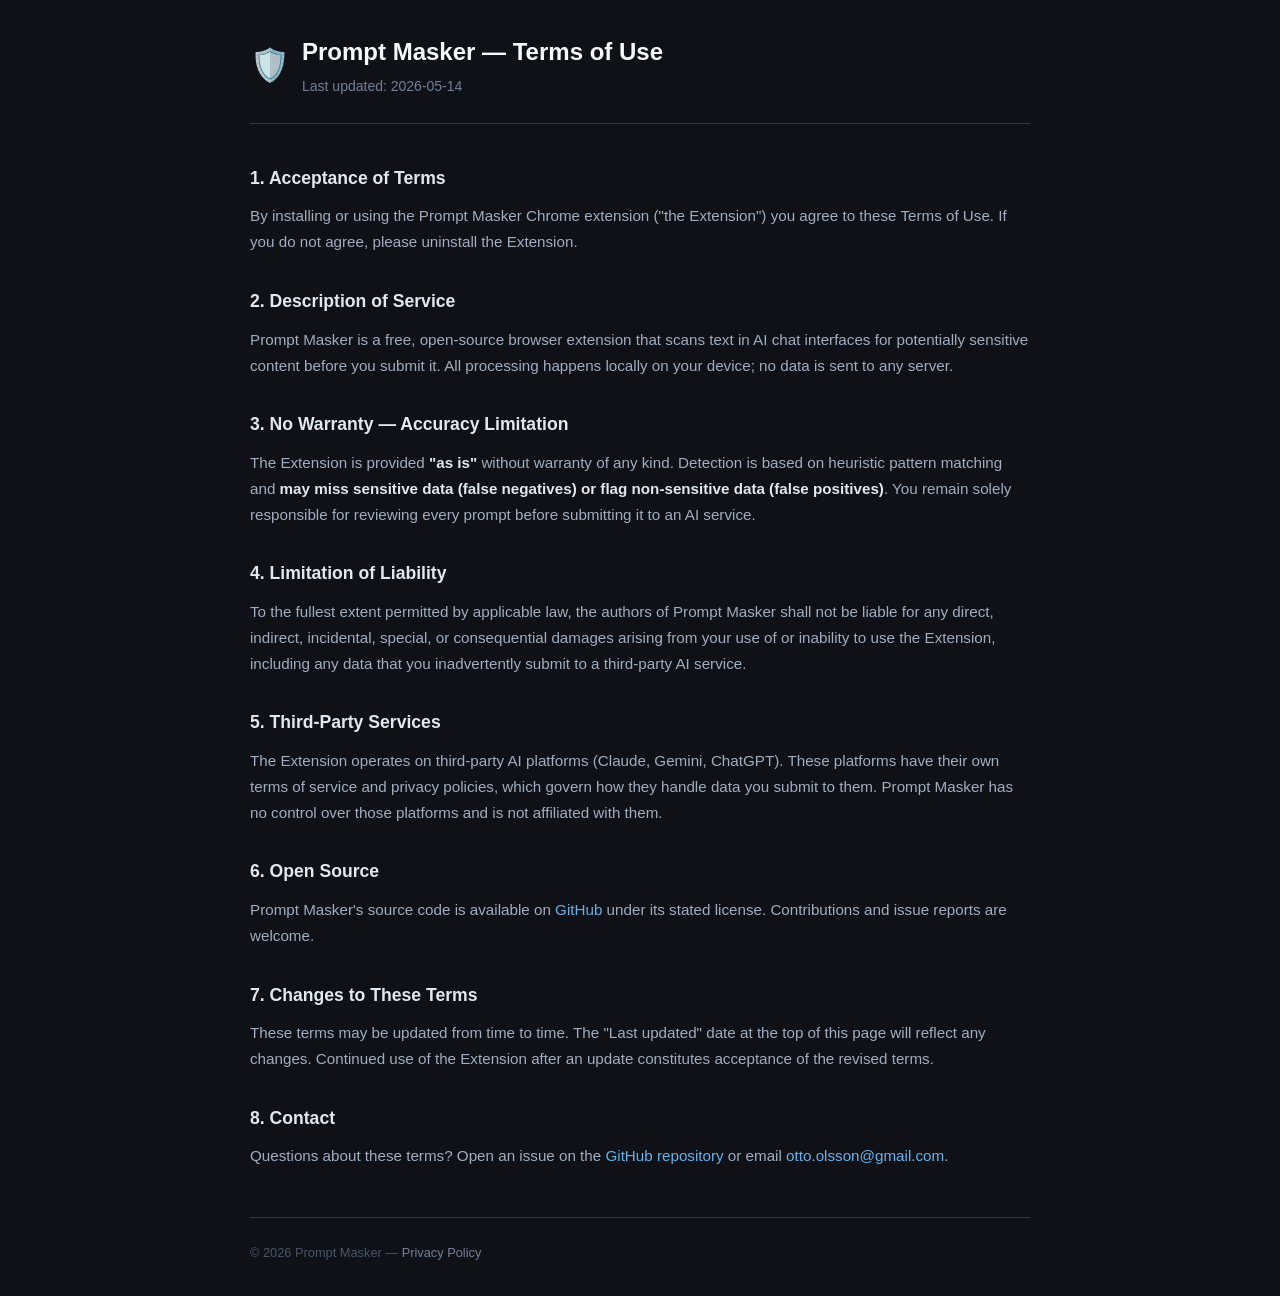
==== extension/terms.html @ f5a859b3 "feat: [R1] Rewrite privacy_policy.html with honest content (closes #105)" ====
<!DOCTYPE html>
<html lang="en">
<head>
  <meta charset="UTF-8" />
  <meta name="viewport" content="width=device-width, initial-scale=1.0" />
  <title>Terms of Use — Prompt Masker</title>
  <style>
    *, *::before, *::after { box-sizing: border-box; margin: 0; padding: 0; }

    body {
      font-family: -apple-system, BlinkMacSystemFont, "Segoe UI", Roboto, sans-serif;
      background: #0f1117;
      color: #e2e8f0;
      line-height: 1.7;
      padding: 2rem 1rem;
    }

    .container {
      max-width: 780px;
      margin: 0 auto;
    }

    header {
      display: flex;
      align-items: center;
      gap: 0.75rem;
      margin-bottom: 2.5rem;
      padding-bottom: 1.5rem;
      border-bottom: 1px solid #2d3748;
    }

    header .shield {
      font-size: 2rem;
      line-height: 1;
    }

    header h1 {
      font-size: 1.5rem;
      font-weight: 700;
      color: #f7fafc;
    }

    header .subtitle {
      font-size: 0.875rem;
      color: #718096;
      margin-top: 0.15rem;
    }

    h2 {
      font-size: 1.1rem;
      font-weight: 600;
      color: #e2e8f0;
      margin-top: 2rem;
      margin-bottom: 0.6rem;
    }

    p {
      color: #a0aec0;
      font-size: 0.95rem;
      margin-bottom: 0.75rem;
    }

    p strong {
      color: #e2e8f0;
    }

    footer {
      margin-top: 3rem;
      padding-top: 1.5rem;
      border-top: 1px solid #2d3748;
      font-size: 0.8rem;
      color: #4a5568;
    }

    footer a {
      color: #718096;
    }

    a {
      color: #63b3ed;
      text-decoration: none;
    }

    a:hover {
      text-decoration: underline;
    }
  </style>
</head>
<body>
  <div class="container">

    <header>
      <span class="shield">🛡️</span>
      <div>
        <h1>Prompt Masker — Terms of Use</h1>
        <div class="subtitle">Last updated: 2026-05-14</div>
      </div>
    </header>

    <h2>1. Acceptance of Terms</h2>
    <p>
      By installing or using the Prompt Masker Chrome extension ("the Extension")
      you agree to these Terms of Use. If you do not agree, please uninstall
      the Extension.
    </p>

    <h2>2. Description of Service</h2>
    <p>
      Prompt Masker is a free, open-source browser extension that scans text in
      AI chat interfaces for potentially sensitive content before you submit it.
      All processing happens locally on your device; no data is sent to any server.
    </p>

    <h2>3. No Warranty — Accuracy Limitation</h2>
    <p>
      The Extension is provided <strong>"as is"</strong> without warranty of any kind.
      Detection is based on heuristic pattern matching and <strong>may miss sensitive
      data (false negatives) or flag non-sensitive data (false positives)</strong>.
      You remain solely responsible for reviewing every prompt before submitting it
      to an AI service.
    </p>

    <h2>4. Limitation of Liability</h2>
    <p>
      To the fullest extent permitted by applicable law, the authors of Prompt Masker
      shall not be liable for any direct, indirect, incidental, special, or
      consequential damages arising from your use of or inability to use the Extension,
      including any data that you inadvertently submit to a third-party AI service.
    </p>

    <h2>5. Third-Party Services</h2>
    <p>
      The Extension operates on third-party AI platforms (Claude, Gemini, ChatGPT).
      These platforms have their own terms of service and privacy policies, which
      govern how they handle data you submit to them. Prompt Masker has no control
      over those platforms and is not affiliated with them.
    </p>

    <h2>6. Open Source</h2>
    <p>
      Prompt Masker's source code is available on
      <a href="https://github.com/noloss/promptmasker" target="_blank"
         rel="noopener noreferrer">GitHub</a>
      under its stated license. Contributions and issue reports are welcome.
    </p>

    <h2>7. Changes to These Terms</h2>
    <p>
      These terms may be updated from time to time. The "Last updated" date at the
      top of this page will reflect any changes. Continued use of the Extension
      after an update constitutes acceptance of the revised terms.
    </p>

    <h2>8. Contact</h2>
    <p>
      Questions about these terms? Open an issue on the
      <a href="https://github.com/noloss/promptmasker" target="_blank"
         rel="noopener noreferrer">GitHub repository</a>
      or email
      <a href="mailto:otto.olsson@gmail.com">otto.olsson@gmail.com</a>.
    </p>

    <footer>
      &copy; 2026 Prompt Masker &mdash;
      <a href="privacy_policy.html">Privacy Policy</a>
    </footer>

  </div>
</body>
</html>
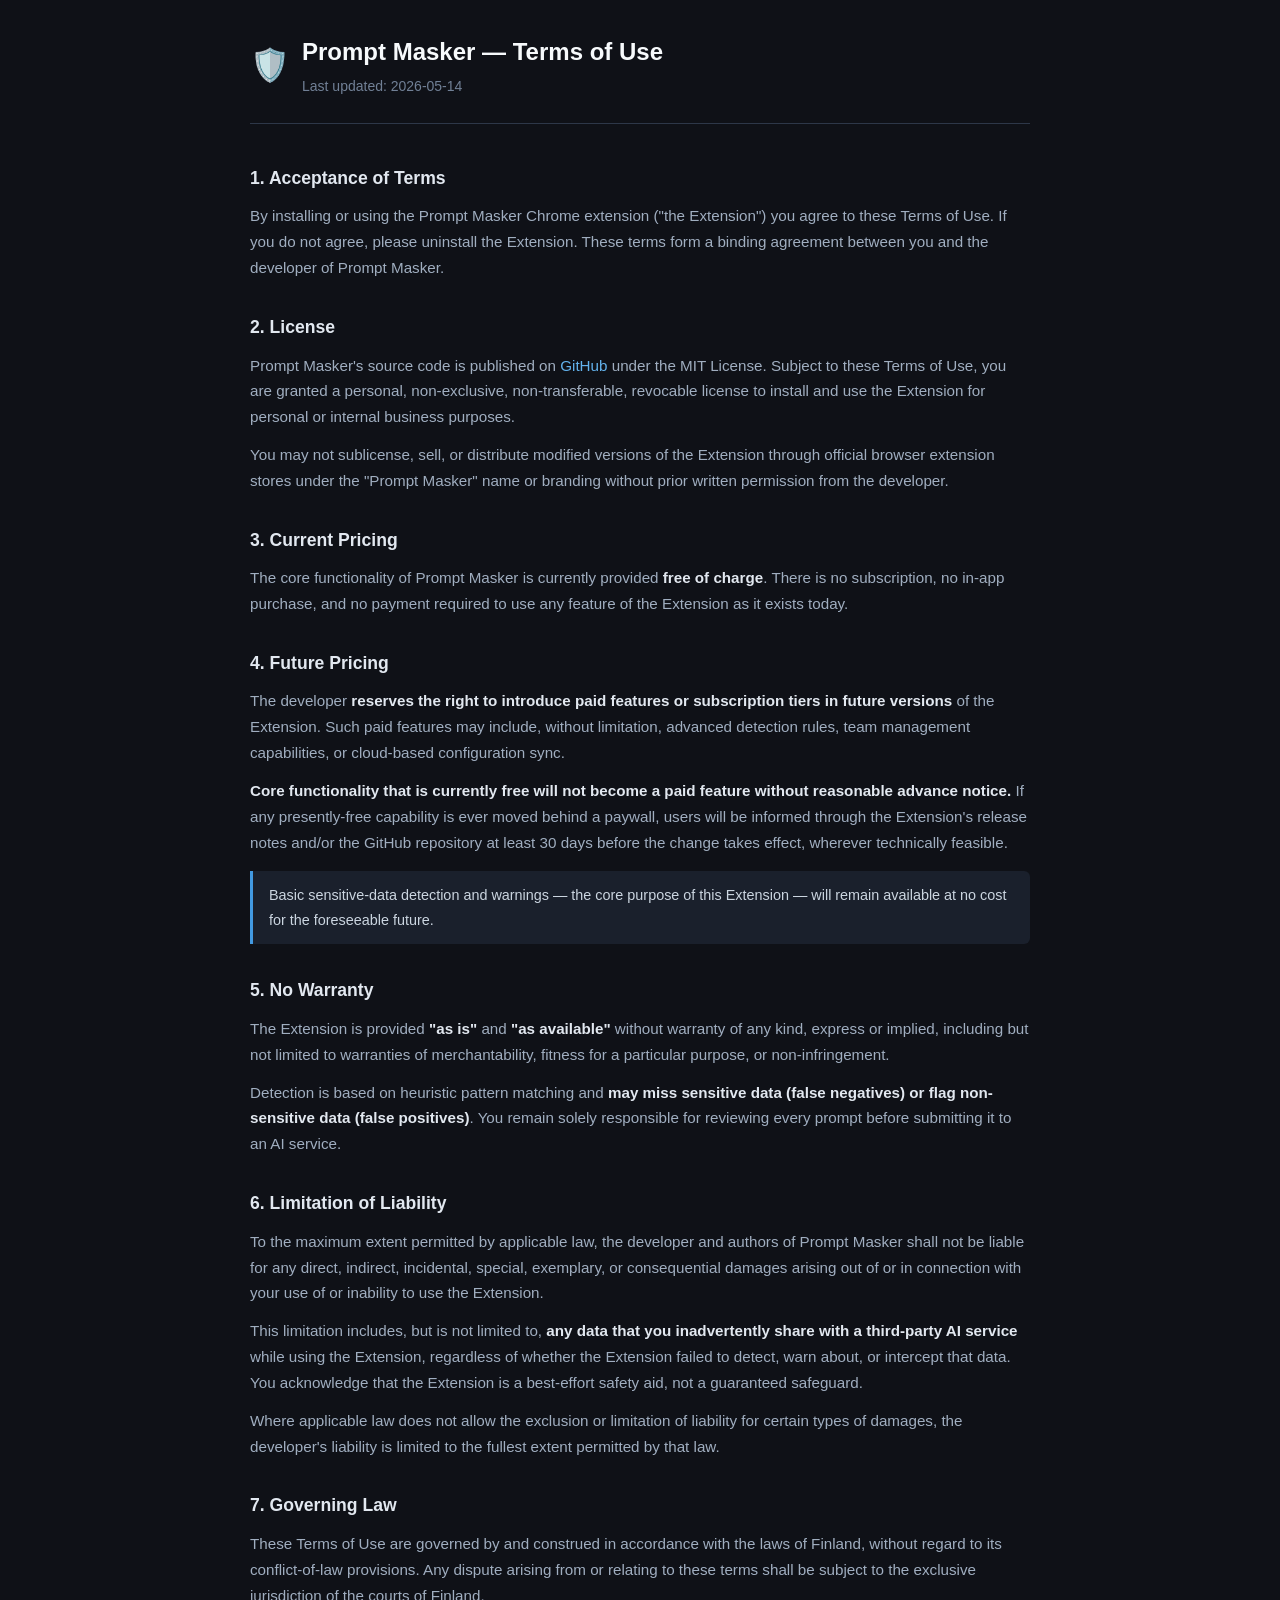
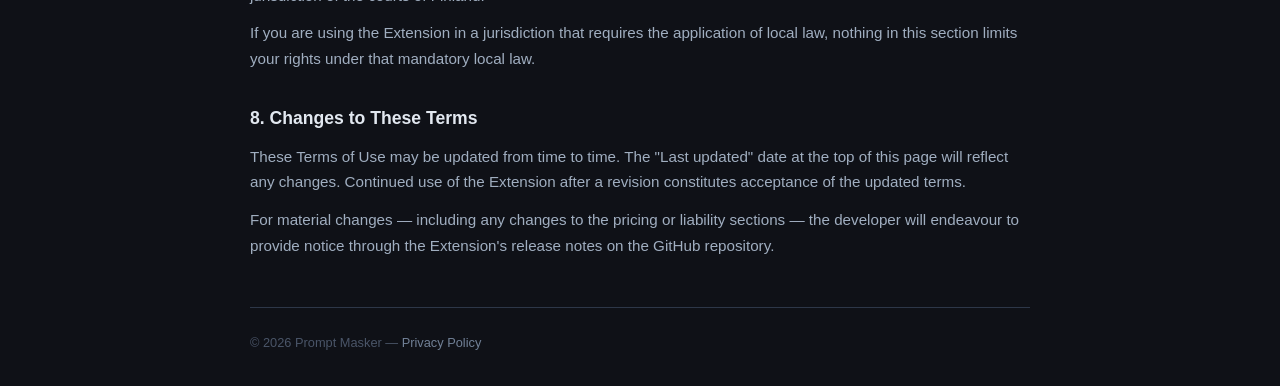
==== commit 877443f3: "feat: [R1] Create terms.html with Terms of Service (closes #106)" ====
--- a/extension/terms.html
+++ b/extension/terms.html
@@ -64,6 +64,37 @@
       color: #e2e8f0;
     }
 
+    .highlight {
+      background: #1a202c;
+      border-left: 3px solid #4299e1;
+      border-radius: 0 6px 6px 0;
+      padding: 0.75rem 1rem;
+      margin: 1rem 0;
+      font-size: 0.9rem;
+      color: #cbd5e0;
+    }
+
+    .info-box {
+      background: #1a2540;
+      border: 1px solid #3b5bdb;
+      border-radius: 8px;
+      padding: 1rem 1.25rem;
+      margin: 1rem 0;
+    }
+
+    .info-box strong {
+      display: block;
+      color: #90cdf4;
+      font-size: 0.95rem;
+      margin-bottom: 0.4rem;
+    }
+
+    .info-box p {
+      color: #a0aec0;
+      font-size: 0.9rem;
+      margin-bottom: 0;
+    }
+
     footer {
       margin-top: 3rem;
       padding-top: 1.5rem;
@@ -97,67 +128,121 @@
       </div>
     </header>
 
+    <!-- ── 1. Acceptance ──────────────────────────────────────────────────── -->
     <h2>1. Acceptance of Terms</h2>
     <p>
       By installing or using the Prompt Masker Chrome extension ("the Extension")
       you agree to these Terms of Use. If you do not agree, please uninstall
-      the Extension.
-    </p>
-
-    <h2>2. Description of Service</h2>
-    <p>
-      Prompt Masker is a free, open-source browser extension that scans text in
-      AI chat interfaces for potentially sensitive content before you submit it.
-      All processing happens locally on your device; no data is sent to any server.
-    </p>
-
-    <h2>3. No Warranty — Accuracy Limitation</h2>
-    <p>
-      The Extension is provided <strong>"as is"</strong> without warranty of any kind.
-      Detection is based on heuristic pattern matching and <strong>may miss sensitive
-      data (false negatives) or flag non-sensitive data (false positives)</strong>.
-      You remain solely responsible for reviewing every prompt before submitting it
-      to an AI service.
-    </p>
-
-    <h2>4. Limitation of Liability</h2>
-    <p>
-      To the fullest extent permitted by applicable law, the authors of Prompt Masker
-      shall not be liable for any direct, indirect, incidental, special, or
-      consequential damages arising from your use of or inability to use the Extension,
-      including any data that you inadvertently submit to a third-party AI service.
-    </p>
-
-    <h2>5. Third-Party Services</h2>
-    <p>
-      The Extension operates on third-party AI platforms (Claude, Gemini, ChatGPT).
-      These platforms have their own terms of service and privacy policies, which
-      govern how they handle data you submit to them. Prompt Masker has no control
-      over those platforms and is not affiliated with them.
-    </p>
-
-    <h2>6. Open Source</h2>
-    <p>
-      Prompt Masker's source code is available on
+      the Extension. These terms form a binding agreement between you and the
+      developer of Prompt Masker.
+    </p>
+
+    <!-- ── 2. License ─────────────────────────────────────────────────────── -->
+    <h2>2. License</h2>
+    <p>
+      Prompt Masker's source code is published on
       <a href="https://github.com/noloss/promptmasker" target="_blank"
          rel="noopener noreferrer">GitHub</a>
-      under its stated license. Contributions and issue reports are welcome.
-    </p>
-
-    <h2>7. Changes to These Terms</h2>
-    <p>
-      These terms may be updated from time to time. The "Last updated" date at the
-      top of this page will reflect any changes. Continued use of the Extension
-      after an update constitutes acceptance of the revised terms.
-    </p>
-
-    <h2>8. Contact</h2>
-    <p>
-      Questions about these terms? Open an issue on the
-      <a href="https://github.com/noloss/promptmasker" target="_blank"
-         rel="noopener noreferrer">GitHub repository</a>
-      or email
-      <a href="mailto:otto.olsson@gmail.com">otto.olsson@gmail.com</a>.
+      under the MIT License. Subject to these Terms of Use, you are granted a
+      personal, non-exclusive, non-transferable, revocable license to install and
+      use the Extension for personal or internal business purposes.
+    </p>
+    <p>
+      You may not sublicense, sell, or distribute modified versions of the Extension
+      through official browser extension stores under the "Prompt Masker" name or
+      branding without prior written permission from the developer.
+    </p>
+
+    <!-- ── 3. Current Pricing ─────────────────────────────────────────────── -->
+    <h2>3. Current Pricing</h2>
+    <p>
+      The core functionality of Prompt Masker is currently provided
+      <strong>free of charge</strong>. There is no subscription, no in-app
+      purchase, and no payment required to use any feature of the Extension as
+      it exists today.
+    </p>
+
+    <!-- ── 4. Future Pricing ──────────────────────────────────────────────── -->
+    <h2>4. Future Pricing</h2>
+    <p>
+      The developer <strong>reserves the right to introduce paid features or
+      subscription tiers in future versions</strong> of the Extension. Such
+      paid features may include, without limitation, advanced detection rules,
+      team management capabilities, or cloud-based configuration sync.
+    </p>
+    <p>
+      <strong>Core functionality that is currently free will not become a paid
+      feature without reasonable advance notice.</strong> If any presently-free
+      capability is ever moved behind a paywall, users will be informed through
+      the Extension's release notes and/or the GitHub repository at least 30 days
+      before the change takes effect, wherever technically feasible.
+    </p>
+    <div class="highlight">
+      Basic sensitive-data detection and warnings — the core purpose of this
+      Extension — will remain available at no cost for the foreseeable future.
+    </div>
+
+    <!-- ── 5. No Warranty ─────────────────────────────────────────────────── -->
+    <h2>5. No Warranty</h2>
+    <p>
+      The Extension is provided <strong>"as is"</strong> and <strong>"as
+      available"</strong> without warranty of any kind, express or implied,
+      including but not limited to warranties of merchantability, fitness for a
+      particular purpose, or non-infringement.
+    </p>
+    <p>
+      Detection is based on heuristic pattern matching and
+      <strong>may miss sensitive data (false negatives) or flag non-sensitive
+      data (false positives)</strong>. You remain solely responsible for
+      reviewing every prompt before submitting it to an AI service.
+    </p>
+
+    <!-- ── 6. Limitation of Liability ────────────────────────────────────── -->
+    <h2>6. Limitation of Liability</h2>
+    <p>
+      To the maximum extent permitted by applicable law, the developer and
+      authors of Prompt Masker shall not be liable for any direct, indirect,
+      incidental, special, exemplary, or consequential damages arising out of or
+      in connection with your use of or inability to use the Extension.
+    </p>
+    <p>
+      This limitation includes, but is not limited to, <strong>any data that you
+      inadvertently share with a third-party AI service</strong> while using the
+      Extension, regardless of whether the Extension failed to detect, warn about,
+      or intercept that data. You acknowledge that the Extension is a best-effort
+      safety aid, not a guaranteed safeguard.
+    </p>
+    <p>
+      Where applicable law does not allow the exclusion or limitation of liability
+      for certain types of damages, the developer's liability is limited to the
+      fullest extent permitted by that law.
+    </p>
+
+    <!-- ── 7. Governing Law ───────────────────────────────────────────────── -->
+    <h2>7. Governing Law</h2>
+    <p>
+      These Terms of Use are governed by and construed in accordance with the
+      laws of Finland, without regard to its conflict-of-law provisions. Any
+      dispute arising from or relating to these terms shall be subject to the
+      exclusive jurisdiction of the courts of Finland.
+    </p>
+    <p>
+      If you are using the Extension in a jurisdiction that requires the
+      application of local law, nothing in this section limits your rights under
+      that mandatory local law.
+    </p>
+
+    <!-- ── 8. Changes to These Terms ─────────────────────────────────────── -->
+    <h2>8. Changes to These Terms</h2>
+    <p>
+      These Terms of Use may be updated from time to time. The "Last updated"
+      date at the top of this page will reflect any changes. Continued use of
+      the Extension after a revision constitutes acceptance of the updated terms.
+    </p>
+    <p>
+      For material changes — including any changes to the pricing or liability
+      sections — the developer will endeavour to provide notice through the
+      Extension's release notes on the GitHub repository.
     </p>
 
     <footer>
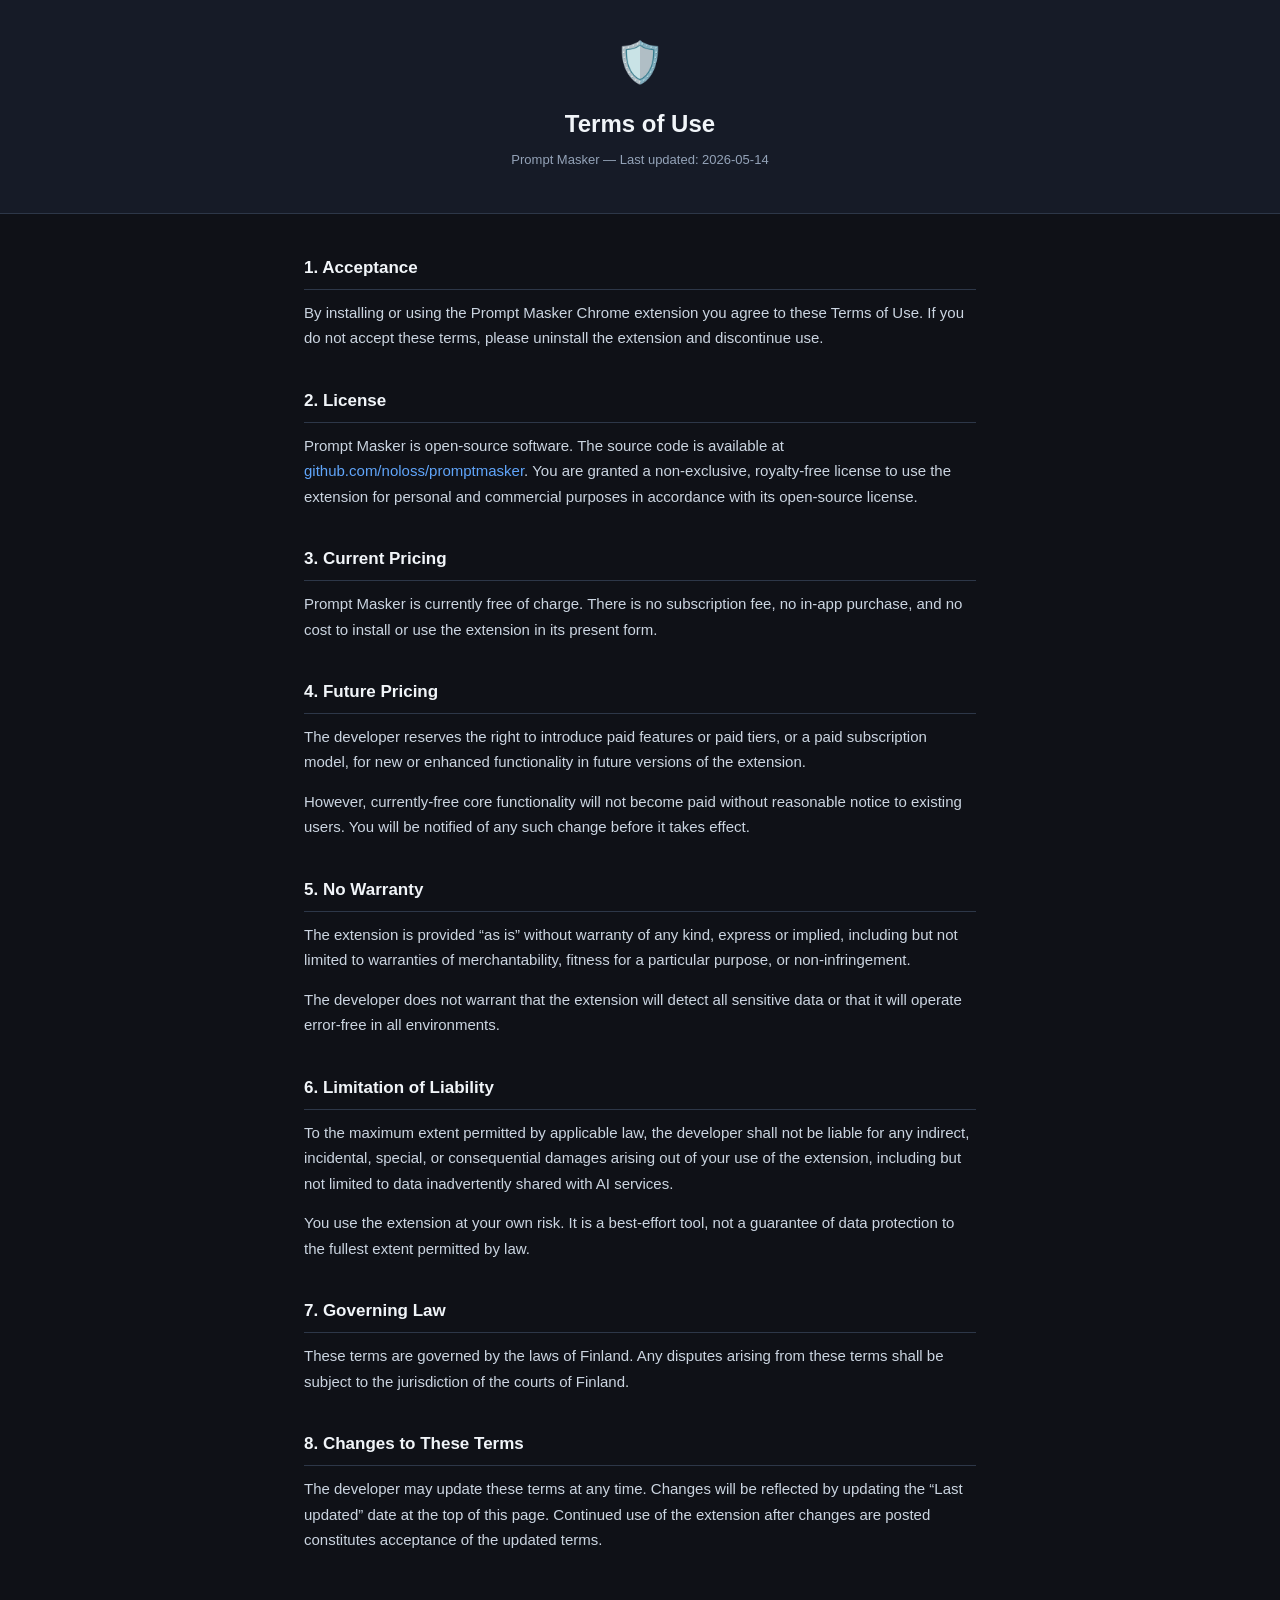
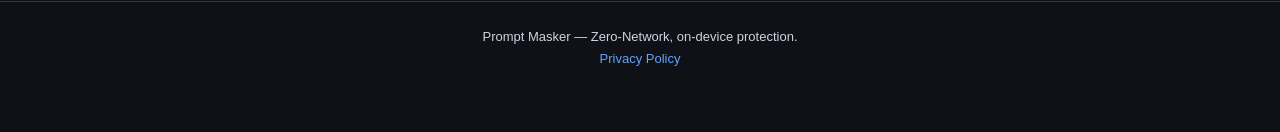
==== commit 8e91a6f4: "fix: address review feedback (#111)" ====
--- a/extension/terms.html
+++ b/extension/terms.html
@@ -6,250 +6,133 @@
   <title>Terms of Use — Prompt Masker</title>
   <style>
     *, *::before, *::after { box-sizing: border-box; margin: 0; padding: 0; }
-
     body {
-      font-family: -apple-system, BlinkMacSystemFont, "Segoe UI", Roboto, sans-serif;
       background: #0f1117;
       color: #e2e8f0;
+      font-family: -apple-system, BlinkMacSystemFont, 'Segoe UI', sans-serif;
+      font-size: 15px;
       line-height: 1.7;
-      padding: 2rem 1rem;
+      padding: 0 0 48px;
     }
-
+    header {
+      background: #161b27;
+      border-bottom: 1px solid #2d3748;
+      padding: 28px 24px;
+      text-align: center;
+    }
+    header .shield { font-size: 40px; display: block; margin-bottom: 8px; }
+    header h1 { font-size: 24px; font-weight: 700; color: #f1f5f9; }
+    header p { color: #94a3b8; font-size: 13px; margin-top: 4px; }
     .container {
-      max-width: 780px;
-      margin: 0 auto;
+      max-width: 720px;
+      margin: 40px auto;
+      padding: 0 24px;
     }
-
-    header {
-      display: flex;
-      align-items: center;
-      gap: 0.75rem;
-      margin-bottom: 2.5rem;
-      padding-bottom: 1.5rem;
+    h2 {
+      font-size: 17px;
+      font-weight: 700;
+      color: #f1f5f9;
+      margin: 36px 0 10px;
+      padding-bottom: 6px;
       border-bottom: 1px solid #2d3748;
     }
-
-    header .shield {
-      font-size: 2rem;
-      line-height: 1;
-    }
-
-    header h1 {
-      font-size: 1.5rem;
-      font-weight: 700;
-      color: #f7fafc;
-    }
-
-    header .subtitle {
-      font-size: 0.875rem;
-      color: #718096;
-      margin-top: 0.15rem;
-    }
-
-    h2 {
-      font-size: 1.1rem;
-      font-weight: 600;
-      color: #e2e8f0;
-      margin-top: 2rem;
-      margin-bottom: 0.6rem;
-    }
-
-    p {
-      color: #a0aec0;
-      font-size: 0.95rem;
-      margin-bottom: 0.75rem;
-    }
-
-    p strong {
-      color: #e2e8f0;
-    }
-
-    .highlight {
-      background: #1a202c;
-      border-left: 3px solid #4299e1;
-      border-radius: 0 6px 6px 0;
-      padding: 0.75rem 1rem;
-      margin: 1rem 0;
-      font-size: 0.9rem;
-      color: #cbd5e0;
-    }
-
-    .info-box {
-      background: #1a2540;
-      border: 1px solid #3b5bdb;
-      border-radius: 8px;
-      padding: 1rem 1.25rem;
-      margin: 1rem 0;
-    }
-
-    .info-box strong {
-      display: block;
-      color: #90cdf4;
-      font-size: 0.95rem;
-      margin-bottom: 0.4rem;
-    }
-
-    .info-box p {
-      color: #a0aec0;
-      font-size: 0.9rem;
-      margin-bottom: 0;
-    }
-
+    p { margin-bottom: 14px; color: #cbd5e1; }
+    ul { margin: 0 0 14px 20px; color: #cbd5e1; }
+    li { margin-bottom: 6px; }
+    a { color: #60a5fa; text-decoration: none; }
+    a:hover { text-decoration: underline; }
     footer {
-      margin-top: 3rem;
-      padding-top: 1.5rem;
+      margin-top: 48px;
+      text-align: center;
+      color: #64748b;
+      font-size: 13px;
       border-top: 1px solid #2d3748;
-      font-size: 0.8rem;
-      color: #4a5568;
-    }
-
-    footer a {
-      color: #718096;
-    }
-
-    a {
-      color: #63b3ed;
-      text-decoration: none;
-    }
-
-    a:hover {
-      text-decoration: underline;
+      padding-top: 24px;
     }
   </style>
 </head>
 <body>
+  <header>
+    <span class="shield">🛡️</span>
+    <h1>Terms of Use</h1>
+    <p>Prompt Masker &mdash; Last updated: 2026-05-14</p>
+  </header>
+
   <div class="container">
 
-    <header>
-      <span class="shield">🛡️</span>
-      <div>
-        <h1>Prompt Masker — Terms of Use</h1>
-        <div class="subtitle">Last updated: 2026-05-14</div>
-      </div>
-    </header>
-
-    <!-- ── 1. Acceptance ──────────────────────────────────────────────────── -->
-    <h2>1. Acceptance of Terms</h2>
+    <h2>1. Acceptance</h2>
     <p>
-      By installing or using the Prompt Masker Chrome extension ("the Extension")
-      you agree to these Terms of Use. If you do not agree, please uninstall
-      the Extension. These terms form a binding agreement between you and the
-      developer of Prompt Masker.
+      By installing or using the Prompt Masker Chrome extension you agree to these Terms of Use.
+      If you do not accept these terms, please uninstall the extension and discontinue use.
     </p>
 
-    <!-- ── 2. License ─────────────────────────────────────────────────────── -->
     <h2>2. License</h2>
     <p>
-      Prompt Masker's source code is published on
-      <a href="https://github.com/noloss/promptmasker" target="_blank"
-         rel="noopener noreferrer">GitHub</a>
-      under the MIT License. Subject to these Terms of Use, you are granted a
-      personal, non-exclusive, non-transferable, revocable license to install and
-      use the Extension for personal or internal business purposes.
+      Prompt Masker is open-source software. The source code is available at
+      <a href="https://github.com/noloss/promptmasker" target="_blank" rel="noopener">
+        github.com/noloss/promptmasker</a>.
+      You are granted a non-exclusive, royalty-free license to use the extension for personal
+      and commercial purposes in accordance with its open-source license.
+    </p>
+
+    <h2>3. Current Pricing</h2>
+    <p>
+      Prompt Masker is currently free of charge. There is no subscription fee, no in-app
+      purchase, and no cost to install or use the extension in its present form.
+    </p>
+
+    <h2>4. Future Pricing</h2>
+    <p>
+      The developer reserves the right to introduce paid features or paid tiers, or a paid
+      subscription model, for new or enhanced functionality in future versions of the extension.
     </p>
     <p>
-      You may not sublicense, sell, or distribute modified versions of the Extension
-      through official browser extension stores under the "Prompt Masker" name or
-      branding without prior written permission from the developer.
+      However, currently-free core functionality will not become paid without reasonable notice
+      to existing users. You will be notified of any such change before it takes effect.
     </p>
 
-    <!-- ── 3. Current Pricing ─────────────────────────────────────────────── -->
-    <h2>3. Current Pricing</h2>
-    <p>
-      The core functionality of Prompt Masker is currently provided
-      <strong>free of charge</strong>. There is no subscription, no in-app
-      purchase, and no payment required to use any feature of the Extension as
-      it exists today.
-    </p>
-
-    <!-- ── 4. Future Pricing ──────────────────────────────────────────────── -->
-    <h2>4. Future Pricing</h2>
-    <p>
-      The developer <strong>reserves the right to introduce paid features or
-      subscription tiers in future versions</strong> of the Extension. Such
-      paid features may include, without limitation, advanced detection rules,
-      team management capabilities, or cloud-based configuration sync.
-    </p>
-    <p>
-      <strong>Core functionality that is currently free will not become a paid
-      feature without reasonable advance notice.</strong> If any presently-free
-      capability is ever moved behind a paywall, users will be informed through
-      the Extension's release notes and/or the GitHub repository at least 30 days
-      before the change takes effect, wherever technically feasible.
-    </p>
-    <div class="highlight">
-      Basic sensitive-data detection and warnings — the core purpose of this
-      Extension — will remain available at no cost for the foreseeable future.
-    </div>
-
-    <!-- ── 5. No Warranty ─────────────────────────────────────────────────── -->
     <h2>5. No Warranty</h2>
     <p>
-      The Extension is provided <strong>"as is"</strong> and <strong>"as
-      available"</strong> without warranty of any kind, express or implied,
-      including but not limited to warranties of merchantability, fitness for a
+      The extension is provided &ldquo;as is&rdquo; without warranty of any kind, express or
+      implied, including but not limited to warranties of merchantability, fitness for a
       particular purpose, or non-infringement.
     </p>
     <p>
-      Detection is based on heuristic pattern matching and
-      <strong>may miss sensitive data (false negatives) or flag non-sensitive
-      data (false positives)</strong>. You remain solely responsible for
-      reviewing every prompt before submitting it to an AI service.
+      The developer does not warrant that the extension will detect all sensitive data or that
+      it will operate error-free in all environments.
     </p>
 
-    <!-- ── 6. Limitation of Liability ────────────────────────────────────── -->
     <h2>6. Limitation of Liability</h2>
     <p>
-      To the maximum extent permitted by applicable law, the developer and
-      authors of Prompt Masker shall not be liable for any direct, indirect,
-      incidental, special, exemplary, or consequential damages arising out of or
-      in connection with your use of or inability to use the Extension.
+      To the maximum extent permitted by applicable law, the developer shall not be liable for
+      any indirect, incidental, special, or consequential damages arising out of your use of
+      the extension, including but not limited to data inadvertently shared with AI services.
     </p>
     <p>
-      This limitation includes, but is not limited to, <strong>any data that you
-      inadvertently share with a third-party AI service</strong> while using the
-      Extension, regardless of whether the Extension failed to detect, warn about,
-      or intercept that data. You acknowledge that the Extension is a best-effort
-      safety aid, not a guaranteed safeguard.
-    </p>
-    <p>
-      Where applicable law does not allow the exclusion or limitation of liability
-      for certain types of damages, the developer's liability is limited to the
-      fullest extent permitted by that law.
+      You use the extension at your own risk. It is a best-effort tool, not a guarantee of
+      data protection to the fullest extent permitted by law.
     </p>
 
-    <!-- ── 7. Governing Law ───────────────────────────────────────────────── -->
     <h2>7. Governing Law</h2>
     <p>
-      These Terms of Use are governed by and construed in accordance with the
-      laws of Finland, without regard to its conflict-of-law provisions. Any
-      dispute arising from or relating to these terms shall be subject to the
-      exclusive jurisdiction of the courts of Finland.
-    </p>
-    <p>
-      If you are using the Extension in a jurisdiction that requires the
-      application of local law, nothing in this section limits your rights under
-      that mandatory local law.
+      These terms are governed by the laws of Finland. Any disputes arising from these terms
+      shall be subject to the jurisdiction of the courts of Finland.
     </p>
 
-    <!-- ── 8. Changes to These Terms ─────────────────────────────────────── -->
     <h2>8. Changes to These Terms</h2>
     <p>
-      These Terms of Use may be updated from time to time. The "Last updated"
-      date at the top of this page will reflect any changes. Continued use of
-      the Extension after a revision constitutes acceptance of the updated terms.
-    </p>
-    <p>
-      For material changes — including any changes to the pricing or liability
-      sections — the developer will endeavour to provide notice through the
-      Extension's release notes on the GitHub repository.
+      The developer may update these terms at any time. Changes will be reflected by updating
+      the &ldquo;Last updated&rdquo; date at the top of this page. Continued use of the
+      extension after changes are posted constitutes acceptance of the updated terms.
     </p>
 
-    <footer>
-      &copy; 2026 Prompt Masker &mdash;
+  </div>
+
+  <footer>
+    <p>
+      Prompt Masker &mdash; Zero-Network, on-device protection.<br />
       <a href="privacy_policy.html">Privacy Policy</a>
-    </footer>
-
-  </div>
+    </p>
+  </footer>
 </body>
 </html>
